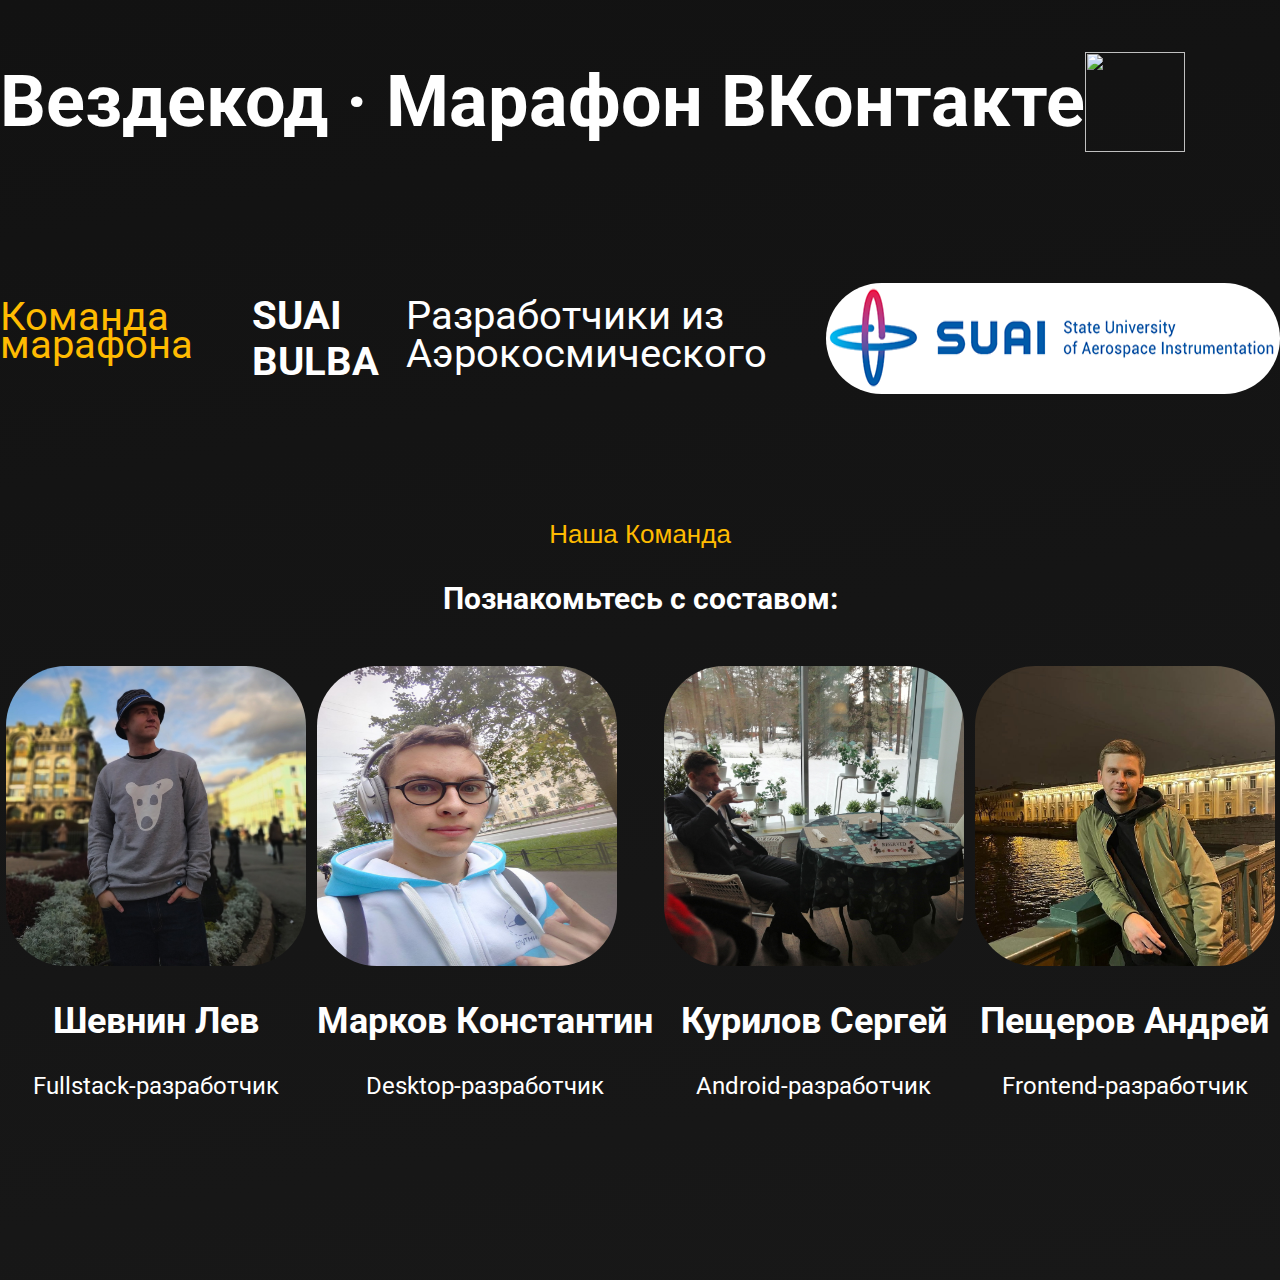
==== index.html @ 805ab52e "master" ====
<!DOCTYPE html>
<html lang="ru">

<head>
  <meta charset="UTF-8" />
  <meta name="viewport" content="width=device-width, initial-scale=1.0" />
  <title>SUAI BULBA</title>
  <link rel="stylesheet" href="/css/style.css" />
  <link href="https://fonts.googleapis.com/css2?family=Roboto:wght@400;700&display=swap&subset=cyrillic"
    rel="stylesheet" />

</head>

<body>
  <header class="hero">
    <div class="container">
      <div class="hero-header">
        <h1 class="logo">Вездекод · Марафон ВКонтакте</h1>
        <img src="https://img.icons8.com/color/48/000000/vk-com.png" width="100" height="100"/>
      </div>
      <!-- /.hero-header -->

      <div class="hero-content">
        <div class="hero-text">
          <span class="hero-subtitle">Команда марафона</span>
          <h1 class="hero-title">SUAI BULBA</h1>
          
          <p class="hero-description">
            Разработчики из Аэрокосмического
          </p>
          <img src="/img/full_text_logo.png" class="guap"/>
        </div>
        <!-- /.hero-text -->
      </div>
      <!-- /.hero-content -->
      <div class="team">
        <div class="intro">
          <span class="backdrop">Наша Команда</span>
          <h3>Познакомьтесь с составом: </h3>
        </div>
    </div>
    <!-- /.container -->
        <div class="container-2">
          
            
            <div class="item">
              <img src="/img/levash.jpg" alt="image" width="300" height="300" class="photo">
              <div class="info">
                <h2 class="name">Шевнин Лев</h2>
                <p class="proff">Fullstack-разработчик</p>
                <ul class="social-icons">
                  <li><a class="social-icon-vk" href="https://vk.com/levashevnin" title="Profile VK" target="_blank" rel="noopener"></a></li>
                </ul>
              </div>
            </div>
            
          
    
          
            <div class="item">
              <img src="/img/markov.jpg" alt="image" width="300" height="300" class="photo">
              <div class="info">
                <h2 class="name">Марков Константин</h2>
                <p class="proff">Desktop-разработчик</p>
                <ul class="social-icons">
                  <li><a class="social-icon-vk" href="https://vk.com/proxy_authentication_required" title="Profile VK" target="_blank" rel="noopener"></a></li>
                </ul>
              </div>
            </div>
          
    
          
            <div class="item">
              <img src="/img/kurilov.jpg" alt="image" width="300" height="300" class="photo">
              <div class="info">
                <h2 class="name">Курилов Сергей</h2>
                <p class="proff">Android-разработчик</p>
                <ul class="social-icons">
                  <li><a class="social-icon-vk" href="https://vk.com/cir2100" title="Profile VK" target="_blank" rel="noopener"></a></li>
                </ul>
              </div>
            </div>  
            
            
            
            <div class="item">
              <img src="/img/peshera.jpg" alt="image" width="300" height="300" class="photo">
              <div class="info">
                <h2 class="name">Пещеров Андрей</h2>
                <p class="proff">Frontend-разработчик</p>
                <ul class="social-icons">
                  <li><a class="social-icon-vk" href="https://vk.com/andvrxcsp" title="Profile VK" target="_blank" rel="noopener"></a></li>
                </ul>
              </div>
            </div>
          

  </header>
</body>

</html>
---- css/style.css ----
* {
  box-sizing: border-box;
}
body {
  color: #fff;
  background-color: #20202d;
  margin: 0;
  font-family: "Roboto", sans-serif;
}
.container {
  max-width: 1400px;
  margin: auto;
}
.hero {
  padding-top: 10px;
  padding-bottom: 100px;
  background: -webkit-linear-gradient(
    171deg,
    #121212,
    #181818
  ); /* Chrome 10-25, Safari 5.1-6 */
  background: linear-gradient(
    171deg,
    #121212,
    #181818
  ); /* W3C, IE 10+/ Edge, Firefox 16+, Chrome 26+, Opera 12+, Safari 7+ */
}
.hero-header {
  display: flex;
  align-items: center;
  margin-top: 1px;
  margin-bottom: 90px;
  padding-bottom: 1px;
  font-size: 36px;
}

.hero-content {
  display: flex;
  justify-content: space-between;
  align-items: center;
}
.hero-subtitle {
  display: inline-block;
  color: #ffbb01;
  font-size: 40px;
  line-height: 28px;
  margin-top: 20px;
  margin-bottom: 14px;
}
.hero-title {
  font-weight: bold;
  font-size: 40px;
  line-height: 46px;
  margin-top: 10px;
  margin-bottom: 14px;
}
.hero-description {
  font-size: 40px;
  line-height: 38px;
  max-width: 420px;
  margin-top: 14px;
  margin-bottom: 14px;
}

.hero-text {
  display: flex;
  flex-direction: row;
  justify-content: space-around;
}

.guap {
  border-radius: 60px;
  margin-bottom: 5px;
}

.intro {
  margin-top: 120px;
  text-align: center;
  font-size: 26px;
}

.container-2 {
  margin-top: 50px;
  display: flex;
  justify-content: space-around;
}

.photo {
  border-radius: 60px;
}

.info {
  font-size: 24px;
  text-align: center;
}

.backdrop {
  font-family: Verdana, sans-serif;
  color: #ffbb01;
}

.social-icons {
  display: flex;
  justify-content: center;
  list-style: none;
  margin-top: 1rem;
  margin-bottom: 1rem;
  padding-left: 0;
}
.social-icons > li {
  margin-left: 0.25rem;
  margin-right: 0.25rem;
}
.social-icons a {
  position: relative;
  display: block;
  -webkit-user-select: none;
  -moz-user-select: none;
  -ms-user-select: none;
  user-select: none;
  transition: background-color 0.3s ease-in-out;
  width: 2.5rem;
  height: 2.5rem;
  border-radius: 0.25rem;
}

.social-icons a::before {
  content: "";
  position: absolute;
  width: 2rem;
  height: 2rem;
  left: 0.65rem;
  top: 0.65rem;
  background: transparent no-repeat center center;
  background-size: 100% 100%;
}

.social-icons .social-icon-vk::before {
  background-image: url("https://cdn-icons.flaticon.com/png/512/3991/premium/3991827.png?token=exp=1635037212~hmac=3fd5b7006e4981005ddc6d28298328a0");
}
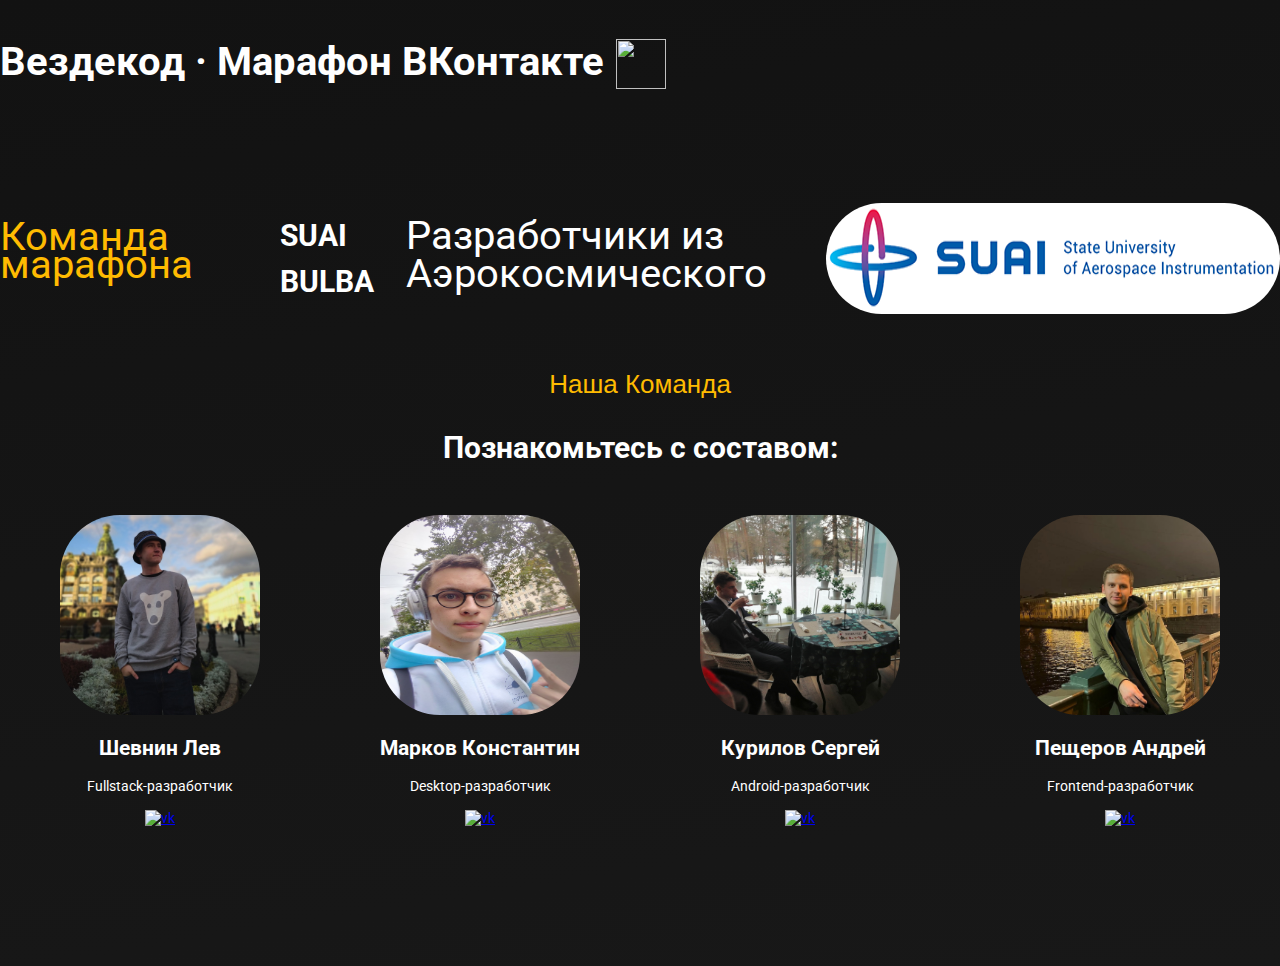
==== commit 1bd19e23: "master" ====
--- a/index.html
+++ b/index.html
@@ -16,7 +16,7 @@
     <div class="container">
       <div class="hero-header">
         <h1 class="logo">Вездекод · Марафон ВКонтакте</h1>
-        <img src="https://img.icons8.com/color/48/000000/vk-com.png" width="100" height="100"/>
+        <img  class="vk" src="/img/VK.com-logo.png" width="50" height="50"/>
       </div>
       <!-- /.hero-header -->
 
@@ -44,12 +44,12 @@
           
             
             <div class="item">
-              <img src="/img/levash.jpg" alt="image" width="300" height="300" class="photo">
+              <img src="./img/levash.jpg" alt="image" width="200" height="200" class="photo">
               <div class="info">
                 <h2 class="name">Шевнин Лев</h2>
                 <p class="proff">Fullstack-разработчик</p>
                 <ul class="social-icons">
-                  <li><a class="social-icon-vk" href="https://vk.com/levashevnin" title="Profile VK" target="_blank" rel="noopener"></a></li>
+                  <li><a class="social-icon-vk" href="https://vk.com/levashevnin" title="Profile VK" target="_blank" rel="noopener"><img src="/img/VK.com-logo.png" alt="vk" width="30" height="30"></a></li>
                 </ul>
               </div>
             </div>
@@ -58,12 +58,12 @@
     
           
             <div class="item">
-              <img src="/img/markov.jpg" alt="image" width="300" height="300" class="photo">
+              <img src="/img/markov.jpg" alt="image" width="200" height="200" class="photo">
               <div class="info">
                 <h2 class="name">Марков Константин</h2>
                 <p class="proff">Desktop-разработчик</p>
                 <ul class="social-icons">
-                  <li><a class="social-icon-vk" href="https://vk.com/proxy_authentication_required" title="Profile VK" target="_blank" rel="noopener"></a></li>
+                  <li><a class="social-icon-vk" href="https://vk.com/proxy_authentication_required" title="Profile VK" target="_blank" rel="noopener"><img src="/img/VK.com-logo.png" alt="vk" width="30" height="30"></a></li>
                 </ul>
               </div>
             </div>
@@ -71,12 +71,12 @@
     
           
             <div class="item">
-              <img src="/img/kurilov.jpg" alt="image" width="300" height="300" class="photo">
+              <img src="/img/kurilov.jpg" alt="image" width="200" height="200" class="photo">
               <div class="info">
                 <h2 class="name">Курилов Сергей</h2>
                 <p class="proff">Android-разработчик</p>
                 <ul class="social-icons">
-                  <li><a class="social-icon-vk" href="https://vk.com/cir2100" title="Profile VK" target="_blank" rel="noopener"></a></li>
+                  <li><a class="social-icon-vk" href="https://vk.com/cir2100" title="Profile VK" target="_blank" rel="noopener"><img src="/img/VK.com-logo.png" alt="vk" width="30" height="30"></a></li>
                 </ul>
               </div>
             </div>  
@@ -84,12 +84,12 @@
             
             
             <div class="item">
-              <img src="/img/peshera.jpg" alt="image" width="300" height="300" class="photo">
+              <img src="/img/peshera.jpg" alt="image" width="200" height="200" class="photo">
               <div class="info">
                 <h2 class="name">Пещеров Андрей</h2>
                 <p class="proff">Frontend-разработчик</p>
                 <ul class="social-icons">
-                  <li><a class="social-icon-vk" href="https://vk.com/andvrxcsp" title="Profile VK" target="_blank" rel="noopener"></a></li>
+                  <li><a class="social-icon-vk" href="https://vk.com/andvrxcsp" title="Profile VK" target="_blank" rel="noopener"><img src="/img/VK.com-logo.png" alt="vk" width="30" height="30"></a></li>
                 </ul>
               </div>
             </div>
--- a/css/style.css
+++ b/css/style.css
@@ -31,7 +31,7 @@
   margin-top: 1px;
   margin-bottom: 90px;
   padding-bottom: 1px;
-  font-size: 36px;
+  font-size: 20px;
 }
 
 .hero-content {
@@ -49,7 +49,7 @@
 }
 .hero-title {
   font-weight: bold;
-  font-size: 40px;
+  font-size: 30px;
   line-height: 46px;
   margin-top: 10px;
   margin-bottom: 14px;
@@ -74,7 +74,7 @@
 }
 
 .intro {
-  margin-top: 120px;
+  margin-top: 50px;
   text-align: center;
   font-size: 26px;
 }
@@ -90,7 +90,7 @@
 }
 
 .info {
-  font-size: 24px;
+  font-size: 14px;
   text-align: center;
 }
 
@@ -135,6 +135,13 @@
   background-size: 100% 100%;
 }
 
-.social-icons .social-icon-vk::before {
-  background-image: url("https://cdn-icons.flaticon.com/png/512/3991/premium/3991827.png?token=exp=1635037212~hmac=3fd5b7006e4981005ddc6d28298328a0");
+.vk {
+  margin-top: 5px;
+  margin-left: 12px;
 }
+
+@media screen and (max-width: 321px) {
+  body {
+    width: 100px;
+  }
+}
